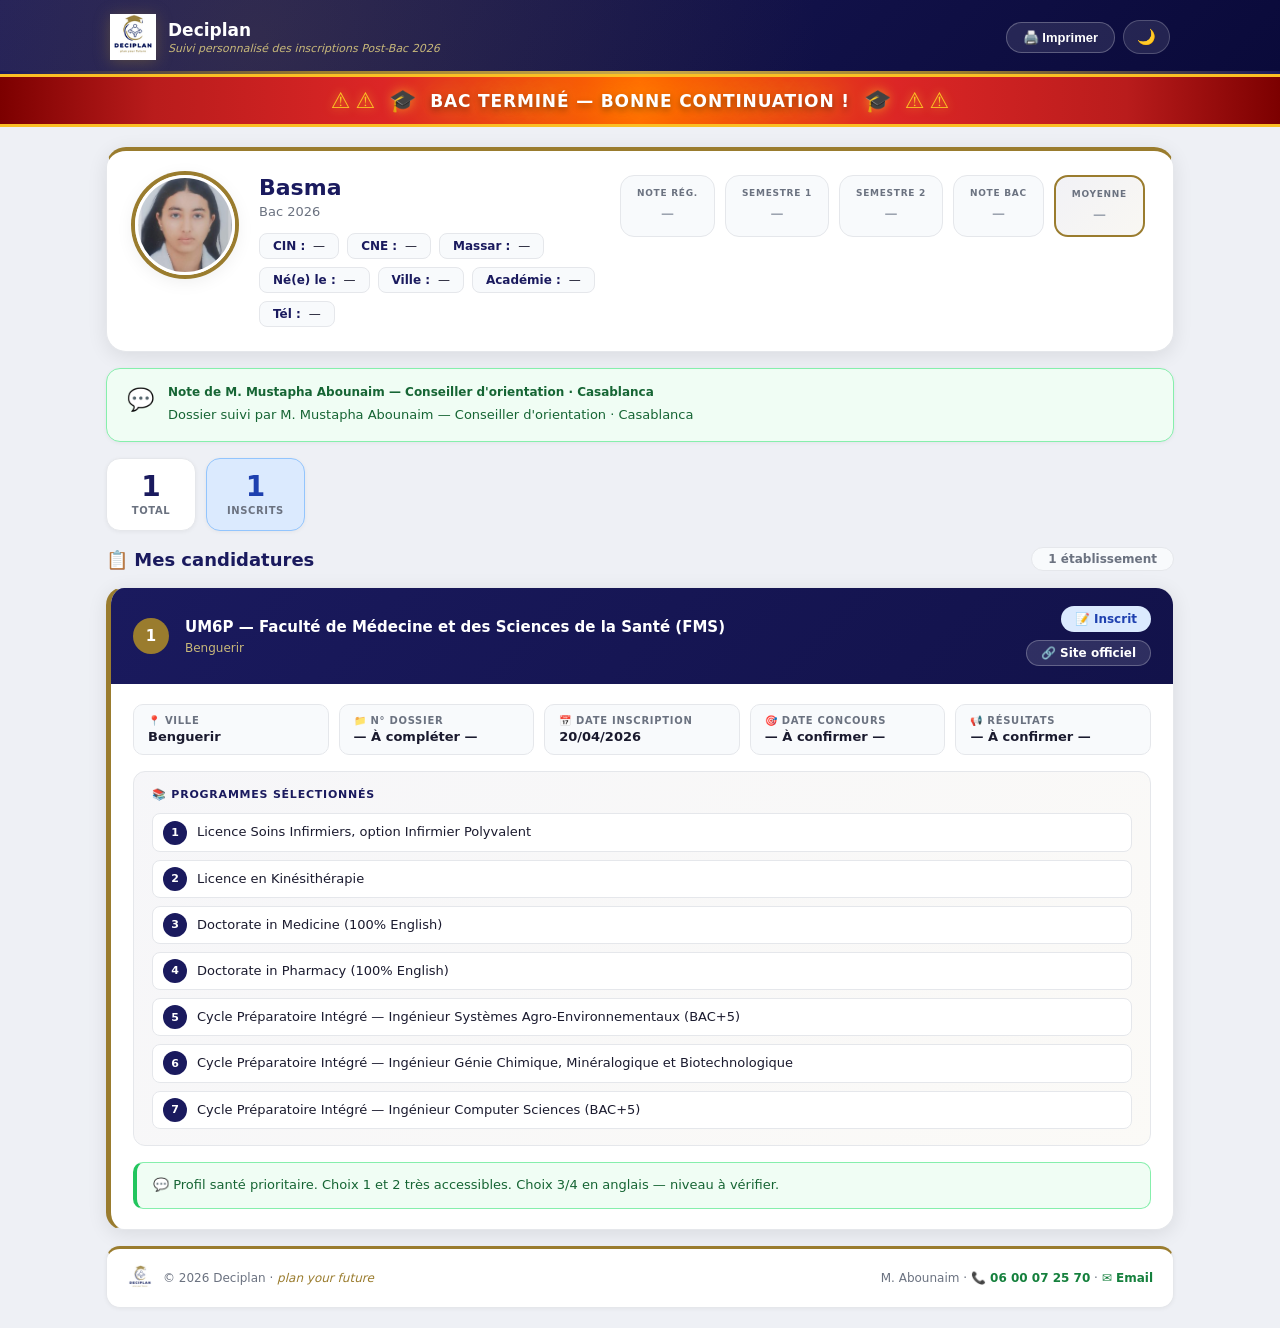
==== index.html @ 7114fdfd "Add files via upload" ====
<!DOCTYPE html>
<html lang="fr" data-theme="light">
<head>
  <meta charset="UTF-8">
  <meta name="viewport" content="width=device-width, initial-scale=1.0">
  <title>Deciplan — Suivi Personnalisé Basma</title>
  <link rel="stylesheet" href="style.css">
  <script async src="https://www.googletagmanager.com/gtag/js?id=G-R715S7B354"></script>
  <script>window.dataLayer=window.dataLayer||[];function gtag(){dataLayer.push(arguments);}gtag('js',new Date());gtag('config','G-R715S7B354');</script>
</head>
<body>

<div class="hero">
  <div class="hero-inner">
    <div class="hero-brand">
      <img class="hero-logo" src="[data-uri]" alt="Deciplan">
      <div>
        <div class="hero-title">Deciplan</div>
        <div class="hero-sub">Suivi personnalisé des inscriptions Post-Bac 2026</div>
      </div>
    </div>
    <div class="hero-actions">
      <button class="btn-print" id="btnPrint">🖨️ Imprimer</button>
      <button class="dark-toggle" id="darkToggle">🌙</button>
    </div>
  </div>
</div>

<div class="bac-banner" id="bacBanner">
  <div class="bac-banner-inner">
    <div class="bac-alerts"><span class="bac-warn">⚠</span><span class="bac-warn">⚠</span></div>
    <span class="bac-icon">🎓</span>
    <span class="bac-text" id="countdownBac">⏳ Calcul…</span>
    <span class="bac-icon">🎓</span>
    <div class="bac-alerts"><span class="bac-warn">⚠</span><span class="bac-warn">⚠</span></div>
  </div>
</div>

<div class="container">

  <div class="profile-card">
    <div class="profile-photo-wrap">
      <img class="profile-photo" id="profile-photo" src="" alt="Photo">
    </div>
    <div class="profile-details">
      <div class="profile-name" id="profile-nom">—</div>
      <div class="profile-sub" id="profile-filiere">—</div>
      <div class="profile-tags" id="profile-tags"></div>
    </div>
    <div class="profile-notes-wrap">
      <div class="notes-grid" id="notes-grid"></div>
    </div>
  </div>

  <div class="conseil-card">
    <div class="conseil-icon">💬</div>
    <div>
      <div class="conseil-title">Note de M. Mustapha Abounaim — Conseiller d'orientation · Casablanca</div>
      <div class="conseil-text" id="conseil-text">—</div>
    </div>
  </div>

  <div class="stats-row" id="stats-row"></div>

  <div class="section-header">
    <h2 class="section-title">📋 Mes candidatures</h2>
    <span class="section-badge" id="nb-cand">—</span>
  </div>

  <div id="candidatures-container"></div>

  <div class="footer">
    <div class="footer-left">
      <img class="footer-logo" src="[data-uri]" alt="Deciplan">
      <span>© 2026 Deciplan · <em>plan your future</em></span>
    </div>
    <div class="footer-right">
      M. Abounaim ·
      <a href="https://wa.me/212600072570">📞 06 00 07 25 70</a> ·
      <a href="mailto:mustapha.abounaim@gmail.com">✉️ Email</a>
    </div>
  </div>

</div>
<script src="script.js"></script>
</body>
</html>
---- style.css ----
/* ===== Deciplan — BASMA style.css ===== */
:root{
  --bg:#eef0f5;--card:#fff;--card2:#f8fafc;
  --bord:#e5e7eb;--bord2:#f1f5f9;
  --txt:#1a1a2e;--muted:#6b7280;--light:#9ca3af;
  --navy:#1a1a5e;--gold:#9a7c2e;
  --acc:#6366f1;--acc-l:#eef2ff;
  --green:#059669;--yel:#d97706;--red:#dc2626;
  --sh-sm:0 1px 4px rgba(0,0,0,.05);
  --sh-md:0 4px 20px rgba(0,0,0,.09);
  --wa:#f0fdf4;--wa-b:#86efac;--wa-t:#15803d;
}
[data-theme="dark"]{
  --bg:#0f1117;--card:#1a1d27;--card2:#1e2130;
  --bord:#2d3148;--bord2:#252840;
  --txt:#e2e8f0;--muted:#94a3b8;--light:#64748b;
  --acc-l:#1e1f4a;
  --sh-sm:0 1px 4px rgba(0,0,0,.4);
  --sh-md:0 4px 20px rgba(0,0,0,.5);
  --wa:#0d2818;--wa-b:#166534;--wa-t:#4ade80;
}
*,*::before,*::after{box-sizing:border-box;margin:0;padding:0;}
body{font-family:system-ui,-apple-system,'Segoe UI',sans-serif;background:var(--bg);color:var(--txt);font-size:14px;min-height:100vh;transition:background .25s,color .25s;}
a{text-decoration:none;}

/* ══ HERO ══ */
.hero{background:linear-gradient(135deg,#1a1a5e 0%,#12124a 55%,#0a0a3a 100%);position:relative;overflow:hidden;}
.hero::before{content:'';position:absolute;inset:0;background:radial-gradient(circle at 20% 50%,rgba(154,124,46,.2) 0%,transparent 55%);}
.hero::after{content:'';position:absolute;bottom:0;left:0;right:0;height:3px;background:linear-gradient(90deg,#1a1a5e,#9a7c2e,#c8a84b,#9a7c2e,#1a1a5e);}
.hero-inner{max-width:1100px;margin:0 auto;padding:14px 20px;display:flex;align-items:center;justify-content:space-between;gap:14px;position:relative;flex-wrap:wrap;}
.hero-brand{display:flex;align-items:center;gap:12px;}
.hero-logo{height:46px;width:auto;filter:drop-shadow(0 2px 8px rgba(154,124,46,.4));}
.hero-title{font-size:17px;font-weight:900;color:#fff;}
.hero-sub{font-size:11px;color:#c8b87a;font-style:italic;margin-top:2px;}
.hero-actions{display:flex;gap:8px;align-items:center;}
.btn-print{background:rgba(255,255,255,.1);border:1px solid rgba(255,255,255,.25);border-radius:20px;padding:7px 16px;color:#fff;font-size:13px;font-weight:600;cursor:pointer;transition:background .2s;white-space:nowrap;}
.btn-print:hover{background:rgba(255,255,255,.22);}
.dark-toggle{background:rgba(255,255,255,.1);border:1px solid rgba(255,255,255,.2);border-radius:20px;padding:7px 13px;font-size:15px;cursor:pointer;color:#fff;}
.dark-toggle:hover{background:rgba(255,255,255,.2);}

/* ══ BANDEAU BAC ══ */
.bac-banner{background:linear-gradient(90deg,#7c0000 0%,#b91c1c 12%,#dc2626 30%,#ff6b00 50%,#dc2626 70%,#b91c1c 88%,#7c0000 100%);border-top:3px solid #fbbf24;border-bottom:3px solid #fbbf24;position:relative;overflow:hidden;}
.bac-banner::before{content:'';position:absolute;top:0;left:-100%;width:50%;height:100%;background:linear-gradient(90deg,transparent,rgba(255,255,255,.12),transparent);animation:scan 2.5s linear infinite;}
@keyframes scan{0%{left:-100%}100%{left:200%}}
.bac-banner-inner{max-width:1100px;margin:0 auto;padding:11px 24px;display:flex;align-items:center;justify-content:center;gap:14px;position:relative;}
.bac-alerts{display:flex;gap:5px;}
.bac-warn{font-size:22px;color:#fbbf24;text-shadow:0 0 10px rgba(251,191,36,.8);animation:blink 1s step-start infinite;line-height:1;}
.bac-alerts .bac-warn:nth-child(2){animation-delay:.5s;}
@keyframes blink{0%,100%{opacity:1}50%{opacity:.2}}
.bac-icon{font-size:22px;filter:drop-shadow(0 0 6px rgba(251,191,36,.7));animation:shake 2s ease-in-out infinite;}
@keyframes shake{0%,100%{transform:rotate(0)}15%{transform:rotate(-14deg)}30%{transform:rotate(14deg)}45%{transform:rotate(-8deg)}60%{transform:rotate(8deg)}75%{transform:rotate(-4deg)}}
.bac-text{font-size:17px;font-weight:900;color:#fff;letter-spacing:.05em;text-transform:uppercase;text-shadow:0 0 28px rgba(255,200,0,.8),0 3px 6px rgba(0,0,0,.4);white-space:nowrap;}
.bac-banner.urgent{animation:flashB .9s ease-in-out infinite;}
@keyframes flashB{0%,100%{background:linear-gradient(90deg,#7c0000,#b91c1c 12%,#dc2626 30%,#ff6b00 50%,#dc2626 70%,#b91c1c 88%,#7c0000)}50%{background:linear-gradient(90deg,#991b1b,#dc2626 12%,#ef4444 30%,#ff8c00 50%,#ef4444 70%,#dc2626 88%,#991b1b)}}

/* ══ LAYOUT ══ */
.container{max-width:1100px;margin:0 auto;padding:20px 16px;display:flex;flex-direction:column;gap:16px;}

/* ══ PROFIL ══ */
.profile-card{background:var(--card);border-radius:20px;border:1px solid var(--bord);border-top:4px solid var(--gold);padding:24px 28px;display:flex;align-items:flex-start;gap:24px;flex-wrap:wrap;box-shadow:var(--sh-md);}
.profile-photo{width:100px;height:100px;border-radius:50%;object-fit:cover;object-position:center top;border:3px solid var(--card);box-shadow:0 0 0 4px var(--gold),var(--sh-md);display:block;}
.profile-details{flex:1;min-width:200px;}
.profile-name{font-size:22px;font-weight:900;color:var(--navy);margin-bottom:4px;}
[data-theme="dark"] .profile-name{color:#c8b87a;}
.profile-sub{font-size:13px;color:var(--muted);margin-bottom:14px;}
.profile-tags{display:flex;flex-wrap:wrap;gap:8px;}
.id-tag{font-size:12px;background:var(--card2);border:1px solid var(--bord);border-radius:8px;padding:5px 13px;color:var(--txt);white-space:nowrap;}
.id-tag strong{color:var(--navy);margin-right:4px;}
[data-theme="dark"] .id-tag strong{color:#c8b87a;}
.profile-notes-wrap{flex-shrink:0;}
.notes-grid{display:flex;gap:10px;flex-wrap:wrap;}
.note-box{background:var(--card2);border:1px solid var(--bord);border-radius:14px;padding:12px 16px;text-align:center;min-width:82px;}
.note-box-main{background:linear-gradient(135deg,rgba(26,26,94,.06),rgba(154,124,46,.06));border-color:var(--gold);border-width:2px;}
[data-theme="dark"] .note-box-main{background:linear-gradient(135deg,rgba(26,26,94,.3),rgba(154,124,46,.2));}
.note-label{font-size:9px;color:var(--muted);text-transform:uppercase;letter-spacing:.08em;margin-bottom:6px;font-weight:600;}
.note-val{font-size:15px;font-weight:900;}
.note-good{color:var(--green);}.note-avg{color:var(--yel);}.note-low{color:var(--red);}.note-na{color:var(--light);font-size:13px;}

/* ══ CONSEIL ══ */
.conseil-card{background:var(--wa);border:1px solid var(--wa-b);border-radius:14px;padding:16px 20px;display:flex;align-items:flex-start;gap:14px;box-shadow:var(--sh-sm);}
[data-theme="dark"] .conseil-card{background:#0d2818;border-color:#166534;}
.conseil-icon{font-size:22px;flex-shrink:0;margin-top:2px;}
.conseil-title{font-size:12px;font-weight:800;color:#166534;margin-bottom:5px;}
[data-theme="dark"] .conseil-title{color:#86efac;}
.conseil-text{font-size:13px;color:#166534;line-height:1.65;}
[data-theme="dark"] .conseil-text{color:#86efac;}

/* ══ STATS ══ */
.stats-row{display:flex;flex-wrap:wrap;gap:10px;}
.stat-box{border-radius:14px;padding:14px 20px;text-align:center;border:1px solid var(--bord);box-shadow:var(--sh-sm);min-width:90px;}
.stat-val{font-size:28px;font-weight:900;line-height:1;margin-bottom:4px;}
.stat-label{font-size:10px;color:var(--muted);text-transform:uppercase;letter-spacing:.06em;font-weight:600;}
.cs-total{background:var(--card);}.cs-total .stat-val{color:var(--navy);}
.cs-inscrit{background:#dbeafe;border-color:#93c5fd;}.cs-inscrit .stat-val{color:#1e40af;}
.cs-admis{background:#d1fae5;border-color:#6ee7b7;}.cs-admis .stat-val{color:var(--green);}
.cs-attente{background:#fef3c7;border-color:#fcd34d;}.cs-attente .stat-val{color:var(--yel);}
.cs-cours{background:#f3f4f6;border-color:#d1d5db;}.cs-cours .stat-val{color:var(--muted);}
.cs-refuse{background:#fee2e2;border-color:#fca5a5;}.cs-refuse .stat-val{color:var(--red);}
[data-theme="dark"] .cs-inscrit{background:#1e3a5f;border-color:#1e40af;}.dark .cs-inscrit .stat-val{color:#93c5fd;}
[data-theme="dark"] .cs-admis{background:#064e3b;border-color:#065f46;}
[data-theme="dark"] .cs-attente{background:#451a03;border-color:#92400e;}
[data-theme="dark"] .cs-refuse{background:#450a0a;border-color:#991b1b;}

/* ══ SECTION HEADER ══ */
.section-header{display:flex;align-items:center;justify-content:space-between;gap:10px;}
.section-title{font-size:18px;font-weight:800;color:var(--navy);}
[data-theme="dark"] .section-title{color:#c8b87a;}
.section-badge{background:var(--card2);border:1px solid var(--bord);border-radius:20px;padding:4px 16px;font-size:12px;color:var(--muted);font-weight:600;}

/* ══ CARTE CANDIDATURE ══ */
.cand-card{background:var(--card);border-radius:18px;border:1px solid var(--bord);border-left:5px solid var(--gold);overflow:hidden;box-shadow:var(--sh-md);}
.cand-header{background:linear-gradient(135deg,#1a1a5e 0%,#12124a 100%);padding:18px 22px;display:flex;align-items:center;gap:16px;flex-wrap:wrap;}
.cand-num{width:36px;height:36px;background:var(--gold);border-radius:50%;display:flex;align-items:center;justify-content:center;font-size:15px;font-weight:900;color:#fff;flex-shrink:0;}
.cand-header-info{flex:1;min-width:200px;}
.cand-nom{font-size:15px;font-weight:800;color:#fff;margin-bottom:3px;line-height:1.3;}
.cand-ville{font-size:12px;color:#c8b87a;}
.cand-statut-col{display:flex;flex-direction:column;align-items:flex-end;gap:8px;}
.btn-lien{display:inline-flex;align-items:center;background:rgba(255,255,255,.12);border:1px solid rgba(255,255,255,.25);border-radius:20px;padding:5px 14px;color:#fff;font-size:12px;font-weight:600;transition:background .2s;white-space:nowrap;}
.btn-lien:hover{background:rgba(255,255,255,.22);color:#fff;}
.cand-body{padding:20px 22px;display:flex;flex-direction:column;gap:16px;}

/* Infos */
.cand-infos{display:grid;grid-template-columns:repeat(auto-fill,minmax(190px,1fr));gap:10px;}
.cand-info-item{background:var(--card2);border:1px solid var(--bord);border-radius:10px;padding:10px 14px;display:flex;flex-direction:column;gap:3px;}
.cand-info-label{font-size:10px;color:var(--muted);text-transform:uppercase;letter-spacing:.07em;font-weight:600;}
.cand-info-val{font-size:13px;color:var(--txt);font-weight:600;}

/* Programmes */
.prog-section{background:linear-gradient(135deg,rgba(26,26,94,.04),rgba(154,124,46,.04));border:1px solid var(--bord);border-radius:12px;padding:16px 18px;}
[data-theme="dark"] .prog-section{background:linear-gradient(135deg,rgba(26,26,94,.2),rgba(154,124,46,.1));}
.prog-title{font-size:11px;font-weight:800;color:var(--navy);text-transform:uppercase;letter-spacing:.07em;margin-bottom:12px;}
[data-theme="dark"] .prog-title{color:#c8b87a;}
.prog-list{list-style:none;display:flex;flex-direction:column;gap:8px;padding:0;}
.prog-list li{font-size:13px;color:var(--txt);padding:9px 14px 9px 44px;background:var(--card);border:1px solid var(--bord);border-radius:8px;position:relative;line-height:1.4;}
.prog-list li::before{content:attr(data-num);position:absolute;left:10px;top:50%;transform:translateY(-50%);width:24px;height:24px;background:var(--navy);color:#fff;border-radius:50%;display:flex;align-items:center;justify-content:center;font-size:11px;font-weight:800;}

/* Note conseiller */
.cand-note{background:var(--wa);border:1px solid var(--wa-b);border-radius:10px;padding:12px 16px;font-size:13px;color:#166534;line-height:1.6;border-left:4px solid #22c55e;}
[data-theme="dark"] .cand-note{background:#0d2818;border-color:#166534;color:#86efac;}

/* Badges */
.statut-badge{display:inline-flex;align-items:center;font-size:12px;font-weight:700;padding:6px 14px;border-radius:20px;white-space:nowrap;}
.s-inscrit   {background:#dbeafe;color:#1e40af;}
.s-preselect {background:#e0e7ff;color:#3730a3;}
.s-convoque  {background:#ede9fe;color:#5b21b6;}
.s-principal {background:#d1fae5;color:#065f46;}
.s-attente1  {background:#fef3c7;color:#92400e;}
.s-attente2  {background:#ffedd5;color:#9a3412;}
.s-attente3  {background:#fee2e2;color:#991b1b;}
.s-confirme  {background:#d1fae5;color:#065f46;border:2px solid #059669;}
.s-refuse    {background:#fee2e2;color:#991b1b;}
.s-cours     {background:#f3f4f6;color:var(--muted);}
[data-theme="dark"] .s-inscrit   {background:#1e3a5f;color:#93c5fd;}
[data-theme="dark"] .s-principal {background:#064e3b;color:#6ee7b7;}
[data-theme="dark"] .s-attente1  {background:#451a03;color:#fcd34d;}
[data-theme="dark"] .s-attente2  {background:#431407;color:#fdba74;}
[data-theme="dark"] .s-attente3  {background:#450a0a;color:#fca5a5;}
[data-theme="dark"] .s-refuse    {background:#450a0a;color:#fca5a5;}
[data-theme="dark"] .s-cours     {background:#1f2937;color:#9ca3af;}

/* ══ FOOTER ══ */
.footer{display:flex;align-items:center;justify-content:space-between;flex-wrap:wrap;gap:10px;padding:16px 20px;background:var(--card);border-radius:14px;border:1px solid var(--bord);border-top:3px solid var(--gold);font-size:12px;color:var(--muted);box-shadow:var(--sh-sm);}
.footer-left{display:flex;align-items:center;gap:10px;}
.footer-logo{height:26px;opacity:.85;}
.footer em{color:var(--gold);font-style:italic;}
.footer-right a{color:var(--wa-t);font-weight:600;}

/* ══ IMPRESSION ══ */
@media print{
  .hero,.bac-banner,.btn-print,.dark-toggle,.footer{display:none!important;}
  body{background:#fff!important;color:#000!important;}
  .container{padding:0!important;max-width:100%!important;gap:10px!important;}
  .profile-card,.cand-card,.conseil-card{box-shadow:none!important;border:1px solid #ddd!important;}
  .profile-card{border-top:3px solid #9a7c2e!important;}
  .cand-card{page-break-inside:avoid;break-inside:avoid;}
  .cand-header{background:#1a1a5e!important;-webkit-print-color-adjust:exact;print-color-adjust:exact;}
  .prog-list li::before{background:#1a1a5e!important;-webkit-print-color-adjust:exact;print-color-adjust:exact;}
  @page{margin:1.5cm;size:A4 portrait;}
}

/* ══ RESPONSIVE ══ */
@media(max-width:767px){
  .hero-logo{height:38px;}.hero-title{font-size:15px;}
  .bac-text{font-size:13px;}.bac-alerts{display:none;}
  .container{padding:12px 10px;gap:12px;}
  .profile-card{padding:16px;gap:14px;}
  .profile-photo{width:80px;height:80px;}
  .profile-name{font-size:18px;}
  .notes-grid{gap:8px;}.note-box{min-width:68px;padding:10px 12px;}
  .cand-header{padding:14px 16px;}.cand-nom{font-size:13px;}
  .cand-body{padding:14px 16px;}
  .cand-infos{grid-template-columns:1fr 1fr;}
  .cand-statut-col{align-items:flex-start;width:100%;}
  .stats-row{gap:8px;}.stat-box{min-width:70px;padding:12px 14px;}
  .stat-val{font-size:22px;}
  .footer{flex-direction:column;text-align:center;gap:8px;}
}
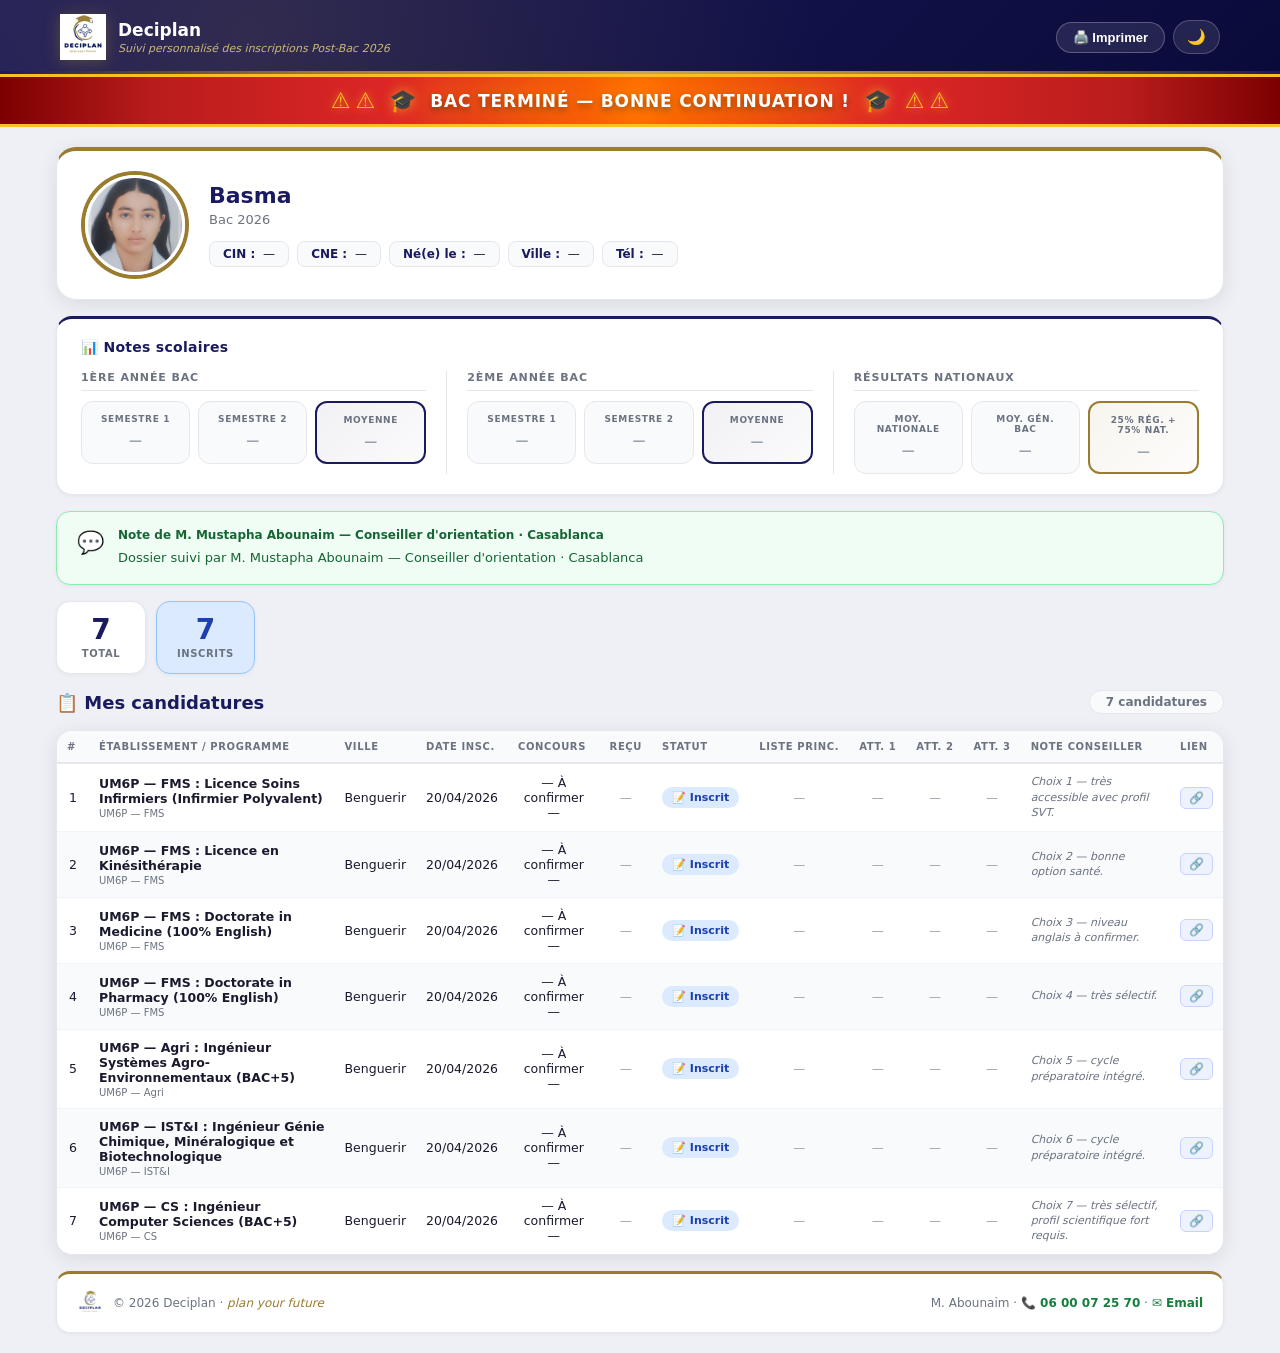
==== commit c9b70907: "Add files via upload" ====
--- a/index.html
+++ b/index.html
@@ -3,13 +3,14 @@
 <head>
   <meta charset="UTF-8">
   <meta name="viewport" content="width=device-width, initial-scale=1.0">
-  <title>Deciplan — Suivi Personnalisé Basma</title>
+  <title>Deciplan — Suivi Personnalisé</title>
   <link rel="stylesheet" href="style.css">
   <script async src="https://www.googletagmanager.com/gtag/js?id=G-R715S7B354"></script>
   <script>window.dataLayer=window.dataLayer||[];function gtag(){dataLayer.push(arguments);}gtag('js',new Date());gtag('config','G-R715S7B354');</script>
 </head>
 <body>
 
+<!-- HERO -->
 <div class="hero">
   <div class="hero-inner">
     <div class="hero-brand">
@@ -26,6 +27,7 @@
   </div>
 </div>
 
+<!-- BANDEAU BAC -->
 <div class="bac-banner" id="bacBanner">
   <div class="bac-banner-inner">
     <div class="bac-alerts"><span class="bac-warn">⚠</span><span class="bac-warn">⚠</span></div>
@@ -38,20 +40,50 @@
 
 <div class="container">
 
+  <!-- PROFIL -->
   <div class="profile-card">
-    <div class="profile-photo-wrap">
-      <img class="profile-photo" id="profile-photo" src="" alt="Photo">
-    </div>
+    <img class="profile-photo" id="profile-photo" src="" alt="Photo">
     <div class="profile-details">
       <div class="profile-name" id="profile-nom">—</div>
       <div class="profile-sub" id="profile-filiere">—</div>
       <div class="profile-tags" id="profile-tags"></div>
     </div>
-    <div class="profile-notes-wrap">
-      <div class="notes-grid" id="notes-grid"></div>
+  </div>
+
+  <!-- NOTES -->
+  <div class="notes-card">
+    <div class="notes-title">📊 Notes scolaires</div>
+    <div class="notes-body">
+      <div class="notes-year">
+        <div class="notes-year-title">1ère Année Bac</div>
+        <div class="notes-row">
+          <div class="note-box"><div class="note-label">Semestre 1</div><div class="note-val" id="an1_s1">—</div></div>
+          <div class="note-box"><div class="note-label">Semestre 2</div><div class="note-val" id="an1_s2">—</div></div>
+          <div class="note-box note-box-main"><div class="note-label">Moyenne</div><div class="note-val" id="moy_an1">—</div></div>
+        </div>
+      </div>
+      <div class="notes-divider"></div>
+      <div class="notes-year">
+        <div class="notes-year-title">2ème Année Bac</div>
+        <div class="notes-row">
+          <div class="note-box"><div class="note-label">Semestre 1</div><div class="note-val" id="an2_s1">—</div></div>
+          <div class="note-box"><div class="note-label">Semestre 2</div><div class="note-val" id="an2_s2">—</div></div>
+          <div class="note-box note-box-main"><div class="note-label">Moyenne</div><div class="note-val" id="moy_an2">—</div></div>
+        </div>
+      </div>
+      <div class="notes-divider"></div>
+      <div class="notes-year">
+        <div class="notes-year-title">Résultats nationaux</div>
+        <div class="notes-row">
+          <div class="note-box"><div class="note-label">Moy. nationale</div><div class="note-val" id="moy_nationale">—</div></div>
+          <div class="note-box"><div class="note-label">Moy. gén. Bac</div><div class="note-val" id="moy_gen_bac">—</div></div>
+          <div class="note-box note-box-gold"><div class="note-label">25% rég. + 75% nat.</div><div class="note-val" id="moy_25reg_75nat">—</div></div>
+        </div>
+      </div>
     </div>
   </div>
 
+  <!-- CONSEIL -->
   <div class="conseil-card">
     <div class="conseil-icon">💬</div>
     <div>
@@ -60,15 +92,43 @@
     </div>
   </div>
 
+  <!-- STATS -->
   <div class="stats-row" id="stats-row"></div>
 
+  <!-- SECTION -->
   <div class="section-header">
     <h2 class="section-title">📋 Mes candidatures</h2>
     <span class="section-badge" id="nb-cand">—</span>
   </div>
 
-  <div id="candidatures-container"></div>
+  <!-- TABLEAU desktop -->
+  <div class="table-wrap" id="table-desktop">
+    <table>
+      <thead>
+        <tr>
+          <th class="c-num">#</th>
+          <th class="c-ecole">Établissement / Programme</th>
+          <th class="c-ville">Ville</th>
+          <th class="c-date">Date insc.</th>
+          <th class="c-conc">Concours</th>
+          <th class="c-recu">Reçu</th>
+          <th class="c-statut">Statut</th>
+          <th class="c-liste">Liste princ.</th>
+          <th class="c-att">Att. 1</th>
+          <th class="c-att">Att. 2</th>
+          <th class="c-att">Att. 3</th>
+          <th class="c-note">Note conseiller</th>
+          <th class="c-lien">Lien</th>
+        </tr>
+      </thead>
+      <tbody id="tbody"></tbody>
+    </table>
+  </div>
 
+  <!-- CARTES mobile -->
+  <div id="cards-mobile"></div>
+
+  <!-- FOOTER -->
   <div class="footer">
     <div class="footer-left">
       <img class="footer-logo" src="[data-uri]" alt="Deciplan">
--- a/style.css
+++ b/style.css
@@ -1,4 +1,4 @@
-/* ===== Deciplan — BASMA style.css ===== */
+/* ===== Deciplan — BASMA style.css v2 ===== */
 :root{
   --bg:#eef0f5;--card:#fff;--card2:#f8fafc;
   --bord:#e5e7eb;--bord2:#f1f5f9;
@@ -15,8 +15,7 @@
   --bord:#2d3148;--bord2:#252840;
   --txt:#e2e8f0;--muted:#94a3b8;--light:#64748b;
   --acc-l:#1e1f4a;
-  --sh-sm:0 1px 4px rgba(0,0,0,.4);
-  --sh-md:0 4px 20px rgba(0,0,0,.5);
+  --sh-sm:0 1px 4px rgba(0,0,0,.4);--sh-md:0 4px 20px rgba(0,0,0,.5);
   --wa:#0d2818;--wa-b:#166534;--wa-t:#4ade80;
 }
 *,*::before,*::after{box-sizing:border-box;margin:0;padding:0;}
@@ -27,22 +26,21 @@
 .hero{background:linear-gradient(135deg,#1a1a5e 0%,#12124a 55%,#0a0a3a 100%);position:relative;overflow:hidden;}
 .hero::before{content:'';position:absolute;inset:0;background:radial-gradient(circle at 20% 50%,rgba(154,124,46,.2) 0%,transparent 55%);}
 .hero::after{content:'';position:absolute;bottom:0;left:0;right:0;height:3px;background:linear-gradient(90deg,#1a1a5e,#9a7c2e,#c8a84b,#9a7c2e,#1a1a5e);}
-.hero-inner{max-width:1100px;margin:0 auto;padding:14px 20px;display:flex;align-items:center;justify-content:space-between;gap:14px;position:relative;flex-wrap:wrap;}
+.hero-inner{max-width:1200px;margin:0 auto;padding:14px 20px;display:flex;align-items:center;justify-content:space-between;gap:14px;position:relative;flex-wrap:wrap;}
 .hero-brand{display:flex;align-items:center;gap:12px;}
 .hero-logo{height:46px;width:auto;filter:drop-shadow(0 2px 8px rgba(154,124,46,.4));}
 .hero-title{font-size:17px;font-weight:900;color:#fff;}
 .hero-sub{font-size:11px;color:#c8b87a;font-style:italic;margin-top:2px;}
 .hero-actions{display:flex;gap:8px;align-items:center;}
-.btn-print{background:rgba(255,255,255,.1);border:1px solid rgba(255,255,255,.25);border-radius:20px;padding:7px 16px;color:#fff;font-size:13px;font-weight:600;cursor:pointer;transition:background .2s;white-space:nowrap;}
+.btn-print{background:rgba(255,255,255,.1);border:1px solid rgba(255,255,255,.25);border-radius:20px;padding:7px 16px;color:#fff;font-size:13px;font-weight:600;cursor:pointer;white-space:nowrap;}
 .btn-print:hover{background:rgba(255,255,255,.22);}
 .dark-toggle{background:rgba(255,255,255,.1);border:1px solid rgba(255,255,255,.2);border-radius:20px;padding:7px 13px;font-size:15px;cursor:pointer;color:#fff;}
-.dark-toggle:hover{background:rgba(255,255,255,.2);}
 
 /* ══ BANDEAU BAC ══ */
 .bac-banner{background:linear-gradient(90deg,#7c0000 0%,#b91c1c 12%,#dc2626 30%,#ff6b00 50%,#dc2626 70%,#b91c1c 88%,#7c0000 100%);border-top:3px solid #fbbf24;border-bottom:3px solid #fbbf24;position:relative;overflow:hidden;}
 .bac-banner::before{content:'';position:absolute;top:0;left:-100%;width:50%;height:100%;background:linear-gradient(90deg,transparent,rgba(255,255,255,.12),transparent);animation:scan 2.5s linear infinite;}
 @keyframes scan{0%{left:-100%}100%{left:200%}}
-.bac-banner-inner{max-width:1100px;margin:0 auto;padding:11px 24px;display:flex;align-items:center;justify-content:center;gap:14px;position:relative;}
+.bac-banner-inner{max-width:1200px;margin:0 auto;padding:11px 24px;display:flex;align-items:center;justify-content:center;gap:14px;position:relative;}
 .bac-alerts{display:flex;gap:5px;}
 .bac-warn{font-size:22px;color:#fbbf24;text-shadow:0 0 10px rgba(251,191,36,.8);animation:blink 1s step-start infinite;line-height:1;}
 .bac-alerts .bac-warn:nth-child(2){animation-delay:.5s;}
@@ -54,11 +52,11 @@
 @keyframes flashB{0%,100%{background:linear-gradient(90deg,#7c0000,#b91c1c 12%,#dc2626 30%,#ff6b00 50%,#dc2626 70%,#b91c1c 88%,#7c0000)}50%{background:linear-gradient(90deg,#991b1b,#dc2626 12%,#ef4444 30%,#ff8c00 50%,#ef4444 70%,#dc2626 88%,#991b1b)}}
 
 /* ══ LAYOUT ══ */
-.container{max-width:1100px;margin:0 auto;padding:20px 16px;display:flex;flex-direction:column;gap:16px;}
+.container{max-width:1200px;margin:0 auto;padding:20px 16px;display:flex;flex-direction:column;gap:16px;}
 
 /* ══ PROFIL ══ */
-.profile-card{background:var(--card);border-radius:20px;border:1px solid var(--bord);border-top:4px solid var(--gold);padding:24px 28px;display:flex;align-items:flex-start;gap:24px;flex-wrap:wrap;box-shadow:var(--sh-md);}
-.profile-photo{width:100px;height:100px;border-radius:50%;object-fit:cover;object-position:center top;border:3px solid var(--card);box-shadow:0 0 0 4px var(--gold),var(--sh-md);display:block;}
+.profile-card{background:var(--card);border-radius:20px;border:1px solid var(--bord);border-top:4px solid var(--gold);padding:24px 28px;display:flex;align-items:center;gap:24px;flex-wrap:wrap;box-shadow:var(--sh-md);}
+.profile-photo{width:100px;height:100px;border-radius:50%;object-fit:cover;object-position:center top;border:3px solid var(--card);box-shadow:0 0 0 4px var(--gold);display:block;flex-shrink:0;}
 .profile-details{flex:1;min-width:200px;}
 .profile-name{font-size:22px;font-weight:900;color:var(--navy);margin-bottom:4px;}
 [data-theme="dark"] .profile-name{color:#c8b87a;}
@@ -67,14 +65,25 @@
 .id-tag{font-size:12px;background:var(--card2);border:1px solid var(--bord);border-radius:8px;padding:5px 13px;color:var(--txt);white-space:nowrap;}
 .id-tag strong{color:var(--navy);margin-right:4px;}
 [data-theme="dark"] .id-tag strong{color:#c8b87a;}
-.profile-notes-wrap{flex-shrink:0;}
-.notes-grid{display:flex;gap:10px;flex-wrap:wrap;}
-.note-box{background:var(--card2);border:1px solid var(--bord);border-radius:14px;padding:12px 16px;text-align:center;min-width:82px;}
-.note-box-main{background:linear-gradient(135deg,rgba(26,26,94,.06),rgba(154,124,46,.06));border-color:var(--gold);border-width:2px;}
-[data-theme="dark"] .note-box-main{background:linear-gradient(135deg,rgba(26,26,94,.3),rgba(154,124,46,.2));}
-.note-label{font-size:9px;color:var(--muted);text-transform:uppercase;letter-spacing:.08em;margin-bottom:6px;font-weight:600;}
-.note-val{font-size:15px;font-weight:900;}
+
+/* ══ NOTES ══ */
+.notes-card{background:var(--card);border-radius:16px;border:1px solid var(--bord);border-top:3px solid var(--navy);padding:20px 24px;box-shadow:var(--sh-sm);}
+.notes-title{font-size:14px;font-weight:800;color:var(--navy);margin-bottom:16px;letter-spacing:.02em;}
+[data-theme="dark"] .notes-title{color:#c8b87a;}
+.notes-body{display:flex;gap:20px;flex-wrap:wrap;align-items:flex-start;}
+.notes-year{flex:1;min-width:220px;}
+.notes-year-title{font-size:11px;font-weight:700;color:var(--muted);text-transform:uppercase;letter-spacing:.08em;margin-bottom:10px;padding-bottom:6px;border-bottom:1px solid var(--bord);}
+.notes-row{display:flex;gap:8px;flex-wrap:wrap;}
+.note-box{background:var(--card2);border:1px solid var(--bord);border-radius:12px;padding:12px 14px;text-align:center;min-width:80px;flex:1;}
+.note-box-main{border-color:var(--navy);border-width:2px;background:linear-gradient(135deg,rgba(26,26,94,.06),rgba(26,26,94,.02));}
+.note-box-gold{border-color:var(--gold);border-width:2px;background:linear-gradient(135deg,rgba(154,124,46,.08),rgba(154,124,46,.02));}
+[data-theme="dark"] .note-box-main{background:rgba(26,26,94,.3);}
+[data-theme="dark"] .note-box-gold{background:rgba(154,124,46,.2);}
+.note-label{font-size:9px;color:var(--muted);text-transform:uppercase;letter-spacing:.07em;margin-bottom:6px;font-weight:600;}
+.note-val{font-size:16px;font-weight:900;}
 .note-good{color:var(--green);}.note-avg{color:var(--yel);}.note-low{color:var(--red);}.note-na{color:var(--light);font-size:13px;}
+.notes-divider{width:1px;background:var(--bord);align-self:stretch;flex-shrink:0;}
+@media(max-width:767px){.notes-divider{width:100%;height:1px;}}
 
 /* ══ CONSEIL ══ */
 .conseil-card{background:var(--wa);border:1px solid var(--wa-b);border-radius:14px;padding:16px 20px;display:flex;align-items:flex-start;gap:14px;box-shadow:var(--sh-sm);}
@@ -89,74 +98,86 @@
 .stats-row{display:flex;flex-wrap:wrap;gap:10px;}
 .stat-box{border-radius:14px;padding:14px 20px;text-align:center;border:1px solid var(--bord);box-shadow:var(--sh-sm);min-width:90px;}
 .stat-val{font-size:28px;font-weight:900;line-height:1;margin-bottom:4px;}
-.stat-label{font-size:10px;color:var(--muted);text-transform:uppercase;letter-spacing:.06em;font-weight:600;}
+.stat-lbl{font-size:10px;color:var(--muted);text-transform:uppercase;letter-spacing:.06em;font-weight:600;}
 .cs-total{background:var(--card);}.cs-total .stat-val{color:var(--navy);}
 .cs-inscrit{background:#dbeafe;border-color:#93c5fd;}.cs-inscrit .stat-val{color:#1e40af;}
 .cs-admis{background:#d1fae5;border-color:#6ee7b7;}.cs-admis .stat-val{color:var(--green);}
 .cs-attente{background:#fef3c7;border-color:#fcd34d;}.cs-attente .stat-val{color:var(--yel);}
 .cs-cours{background:#f3f4f6;border-color:#d1d5db;}.cs-cours .stat-val{color:var(--muted);}
 .cs-refuse{background:#fee2e2;border-color:#fca5a5;}.cs-refuse .stat-val{color:var(--red);}
-[data-theme="dark"] .cs-inscrit{background:#1e3a5f;border-color:#1e40af;}.dark .cs-inscrit .stat-val{color:#93c5fd;}
+[data-theme="dark"] .cs-inscrit{background:#1e3a5f;border-color:#1e40af;}
 [data-theme="dark"] .cs-admis{background:#064e3b;border-color:#065f46;}
 [data-theme="dark"] .cs-attente{background:#451a03;border-color:#92400e;}
 [data-theme="dark"] .cs-refuse{background:#450a0a;border-color:#991b1b;}
 
-/* ══ SECTION HEADER ══ */
+/* ══ SECTION ══ */
 .section-header{display:flex;align-items:center;justify-content:space-between;gap:10px;}
 .section-title{font-size:18px;font-weight:800;color:var(--navy);}
 [data-theme="dark"] .section-title{color:#c8b87a;}
 .section-badge{background:var(--card2);border:1px solid var(--bord);border-radius:20px;padding:4px 16px;font-size:12px;color:var(--muted);font-weight:600;}
 
-/* ══ CARTE CANDIDATURE ══ */
-.cand-card{background:var(--card);border-radius:18px;border:1px solid var(--bord);border-left:5px solid var(--gold);overflow:hidden;box-shadow:var(--sh-md);}
-.cand-header{background:linear-gradient(135deg,#1a1a5e 0%,#12124a 100%);padding:18px 22px;display:flex;align-items:center;gap:16px;flex-wrap:wrap;}
-.cand-num{width:36px;height:36px;background:var(--gold);border-radius:50%;display:flex;align-items:center;justify-content:center;font-size:15px;font-weight:900;color:#fff;flex-shrink:0;}
-.cand-header-info{flex:1;min-width:200px;}
-.cand-nom{font-size:15px;font-weight:800;color:#fff;margin-bottom:3px;line-height:1.3;}
-.cand-ville{font-size:12px;color:#c8b87a;}
-.cand-statut-col{display:flex;flex-direction:column;align-items:flex-end;gap:8px;}
-.btn-lien{display:inline-flex;align-items:center;background:rgba(255,255,255,.12);border:1px solid rgba(255,255,255,.25);border-radius:20px;padding:5px 14px;color:#fff;font-size:12px;font-weight:600;transition:background .2s;white-space:nowrap;}
-.btn-lien:hover{background:rgba(255,255,255,.22);color:#fff;}
-.cand-body{padding:20px 22px;display:flex;flex-direction:column;gap:16px;}
-
-/* Infos */
-.cand-infos{display:grid;grid-template-columns:repeat(auto-fill,minmax(190px,1fr));gap:10px;}
-.cand-info-item{background:var(--card2);border:1px solid var(--bord);border-radius:10px;padding:10px 14px;display:flex;flex-direction:column;gap:3px;}
-.cand-info-label{font-size:10px;color:var(--muted);text-transform:uppercase;letter-spacing:.07em;font-weight:600;}
-.cand-info-val{font-size:13px;color:var(--txt);font-weight:600;}
-
-/* Programmes */
-.prog-section{background:linear-gradient(135deg,rgba(26,26,94,.04),rgba(154,124,46,.04));border:1px solid var(--bord);border-radius:12px;padding:16px 18px;}
-[data-theme="dark"] .prog-section{background:linear-gradient(135deg,rgba(26,26,94,.2),rgba(154,124,46,.1));}
-.prog-title{font-size:11px;font-weight:800;color:var(--navy);text-transform:uppercase;letter-spacing:.07em;margin-bottom:12px;}
-[data-theme="dark"] .prog-title{color:#c8b87a;}
-.prog-list{list-style:none;display:flex;flex-direction:column;gap:8px;padding:0;}
-.prog-list li{font-size:13px;color:var(--txt);padding:9px 14px 9px 44px;background:var(--card);border:1px solid var(--bord);border-radius:8px;position:relative;line-height:1.4;}
-.prog-list li::before{content:attr(data-num);position:absolute;left:10px;top:50%;transform:translateY(-50%);width:24px;height:24px;background:var(--navy);color:#fff;border-radius:50%;display:flex;align-items:center;justify-content:center;font-size:11px;font-weight:800;}
-
-/* Note conseiller */
-.cand-note{background:var(--wa);border:1px solid var(--wa-b);border-radius:10px;padding:12px 16px;font-size:13px;color:#166534;line-height:1.6;border-left:4px solid #22c55e;}
-[data-theme="dark"] .cand-note{background:#0d2818;border-color:#166534;color:#86efac;}
+/* ══ TABLEAU DESKTOP ══ */
+#table-desktop{display:block;}
+#cards-mobile{display:none;}
+@media(max-width:900px){
+  #table-desktop{display:none!important;}
+  #cards-mobile{display:flex!important;flex-direction:column;gap:12px;}
+}
+
+.table-wrap{background:var(--card);border-radius:16px;border:1px solid var(--bord);overflow:auto;-webkit-overflow-scrolling:touch;box-shadow:var(--sh-md);max-height:70vh;}
+table{width:100%;min-width:1050px;border-collapse:collapse;font-size:12.5px;}
+th{background:var(--card2);padding:10px 10px;text-align:left;font-weight:700;font-size:10px;color:var(--muted);border-bottom:2px solid var(--bord);white-space:nowrap;text-transform:uppercase;letter-spacing:.06em;position:sticky;top:0;z-index:2;}
+td{padding:10px 10px;border-bottom:1px solid var(--bord2);vertical-align:middle;color:var(--txt);}
+.tr-even{background:var(--card);}.tr-odd{background:var(--card2);}
+tr:hover td{background:rgba(99,102,241,.05);}
+tr:last-child td{border-bottom:none;}
+.tc{text-align:center;}
+.c-num{width:32px;}.c-ecole{min-width:200px;}.c-lien{width:44px;}
+
+.ecole-groupe{font-size:10px;color:var(--muted);margin-top:2px;}
+.cell-na{color:var(--light);font-size:12px;}
+.liste-oui{color:var(--green);font-weight:700;font-size:12px;}
+.liste-non{color:var(--red);font-weight:700;font-size:12px;}
+.btn-lien-sm{display:inline-block;padding:3px 8px;background:var(--acc-l);border:1px solid #c7d2fe;border-radius:6px;color:var(--acc);font-size:12px;font-weight:600;transition:background .15s;}
+.btn-lien-sm:hover{background:#c7d2fe;}
+.note-cons-sm{font-size:11px;color:var(--muted);font-style:italic;line-height:1.4;display:block;}
 
 /* Badges */
-.statut-badge{display:inline-flex;align-items:center;font-size:12px;font-weight:700;padding:6px 14px;border-radius:20px;white-space:nowrap;}
+.statut-badge{display:inline-flex;align-items:center;font-size:11px;font-weight:700;padding:4px 10px;border-radius:20px;white-space:nowrap;}
 .s-inscrit   {background:#dbeafe;color:#1e40af;}
 .s-preselect {background:#e0e7ff;color:#3730a3;}
 .s-convoque  {background:#ede9fe;color:#5b21b6;}
 .s-principal {background:#d1fae5;color:#065f46;}
-.s-attente1  {background:#fef3c7;color:#92400e;}
-.s-attente2  {background:#ffedd5;color:#9a3412;}
-.s-attente3  {background:#fee2e2;color:#991b1b;}
+.s-att1      {background:#fef3c7;color:#92400e;}
+.s-att2      {background:#ffedd5;color:#9a3412;}
+.s-att3      {background:#fee2e2;color:#991b1b;}
 .s-confirme  {background:#d1fae5;color:#065f46;border:2px solid #059669;}
 .s-refuse    {background:#fee2e2;color:#991b1b;}
 .s-cours     {background:#f3f4f6;color:var(--muted);}
 [data-theme="dark"] .s-inscrit   {background:#1e3a5f;color:#93c5fd;}
 [data-theme="dark"] .s-principal {background:#064e3b;color:#6ee7b7;}
-[data-theme="dark"] .s-attente1  {background:#451a03;color:#fcd34d;}
-[data-theme="dark"] .s-attente2  {background:#431407;color:#fdba74;}
-[data-theme="dark"] .s-attente3  {background:#450a0a;color:#fca5a5;}
+[data-theme="dark"] .s-att1      {background:#451a03;color:#fcd34d;}
+[data-theme="dark"] .s-att2      {background:#431407;color:#fdba74;}
+[data-theme="dark"] .s-att3      {background:#450a0a;color:#fca5a5;}
 [data-theme="dark"] .s-refuse    {background:#450a0a;color:#fca5a5;}
 [data-theme="dark"] .s-cours     {background:#1f2937;color:#9ca3af;}
+
+/* ══ CARTES MOBILE ══ */
+.cand-card{background:var(--card);border-radius:16px;border:1px solid var(--bord);border-left:4px solid var(--gold);padding:16px;box-shadow:var(--sh-sm);}
+.cand-card-header{display:flex;align-items:center;justify-content:space-between;margin-bottom:10px;gap:8px;flex-wrap:wrap;}
+.cand-num{width:28px;height:28px;background:var(--navy);color:#fff;border-radius:50%;display:flex;align-items:center;justify-content:center;font-size:12px;font-weight:800;flex-shrink:0;}
+.cand-card-nom{font-size:14px;font-weight:800;margin-bottom:4px;line-height:1.35;}
+.cand-card-groupe{font-size:11px;color:var(--muted);margin-bottom:10px;}
+.cand-card-infos{display:grid;grid-template-columns:1fr 1fr;gap:8px;margin-bottom:10px;}
+.ci-item{background:var(--card2);border:1px solid var(--bord);border-radius:8px;padding:8px 10px;}
+.ci-k{display:block;font-size:9px;color:var(--muted);text-transform:uppercase;letter-spacing:.06em;font-weight:600;margin-bottom:3px;}
+.ci-v{font-size:12px;font-weight:600;color:var(--txt);}
+.cand-listes{display:flex;flex-wrap:wrap;gap:8px;margin-bottom:10px;}
+.card-liste-item{display:flex;align-items:center;gap:8px;background:var(--card2);border:1px solid var(--bord);border-radius:8px;padding:7px 12px;}
+.cli-k{font-size:11px;font-weight:600;color:var(--muted);}
+.cand-note{background:var(--wa);border:1px solid var(--wa-b);border-radius:8px;padding:10px 12px;font-size:12px;color:#166534;line-height:1.55;margin-bottom:8px;}
+[data-theme="dark"] .cand-note{background:#0d2818;border-color:#166534;color:#86efac;}
+.card-btn-link{display:inline-flex;align-items:center;padding:8px 16px;background:var(--acc-l);border:1px solid #c7d2fe;border-radius:9px;color:var(--acc);font-size:13px;font-weight:600;}
 
 /* ══ FOOTER ══ */
 .footer{display:flex;align-items:center;justify-content:space-between;flex-wrap:wrap;gap:10px;padding:16px 20px;background:var(--card);border-radius:14px;border:1px solid var(--bord);border-top:3px solid var(--gold);font-size:12px;color:var(--muted);box-shadow:var(--sh-sm);}
@@ -164,18 +185,24 @@
 .footer-logo{height:26px;opacity:.85;}
 .footer em{color:var(--gold);font-style:italic;}
 .footer-right a{color:var(--wa-t);font-weight:600;}
+.empty{text-align:center;padding:40px;color:var(--light);font-size:14px;}
 
 /* ══ IMPRESSION ══ */
 @media print{
-  .hero,.bac-banner,.btn-print,.dark-toggle,.footer{display:none!important;}
-  body{background:#fff!important;color:#000!important;}
+  .hero,.bac-banner,.stats-row,.footer,.btn-print,.dark-toggle{display:none!important;}
+  body{background:#fff!important;}
   .container{padding:0!important;max-width:100%!important;gap:10px!important;}
-  .profile-card,.cand-card,.conseil-card{box-shadow:none!important;border:1px solid #ddd!important;}
+  .profile-card,.notes-card,.conseil-card{box-shadow:none!important;border:1px solid #ddd!important;}
   .profile-card{border-top:3px solid #9a7c2e!important;}
-  .cand-card{page-break-inside:avoid;break-inside:avoid;}
-  .cand-header{background:#1a1a5e!important;-webkit-print-color-adjust:exact;print-color-adjust:exact;}
-  .prog-list li::before{background:#1a1a5e!important;-webkit-print-color-adjust:exact;print-color-adjust:exact;}
-  @page{margin:1.5cm;size:A4 portrait;}
+  #table-desktop{display:block!important;}
+  #cards-mobile{display:none!important;}
+  .table-wrap{max-height:none!important;overflow:visible!important;box-shadow:none!important;border:none!important;}
+  table{min-width:auto!important;border-collapse:collapse!important;}
+  th,td{border:1px solid #ccc!important;padding:5px 7px!important;font-size:9px!important;}
+  th{background:#1a1a5e!important;color:#fff!important;-webkit-print-color-adjust:exact;print-color-adjust:exact;}
+  tr{page-break-inside:avoid!important;break-inside:avoid!important;}
+  thead{display:table-header-group!important;}
+  @page{margin:1.2cm;size:A4 landscape;}
 }
 
 /* ══ RESPONSIVE ══ */
@@ -186,11 +213,7 @@
   .profile-card{padding:16px;gap:14px;}
   .profile-photo{width:80px;height:80px;}
   .profile-name{font-size:18px;}
-  .notes-grid{gap:8px;}.note-box{min-width:68px;padding:10px 12px;}
-  .cand-header{padding:14px 16px;}.cand-nom{font-size:13px;}
-  .cand-body{padding:14px 16px;}
-  .cand-infos{grid-template-columns:1fr 1fr;}
-  .cand-statut-col{align-items:flex-start;width:100%;}
+  .notes-body{flex-direction:column;gap:14px;}
   .stats-row{gap:8px;}.stat-box{min-width:70px;padding:12px 14px;}
   .stat-val{font-size:22px;}
   .footer{flex-direction:column;text-align:center;gap:8px;}
